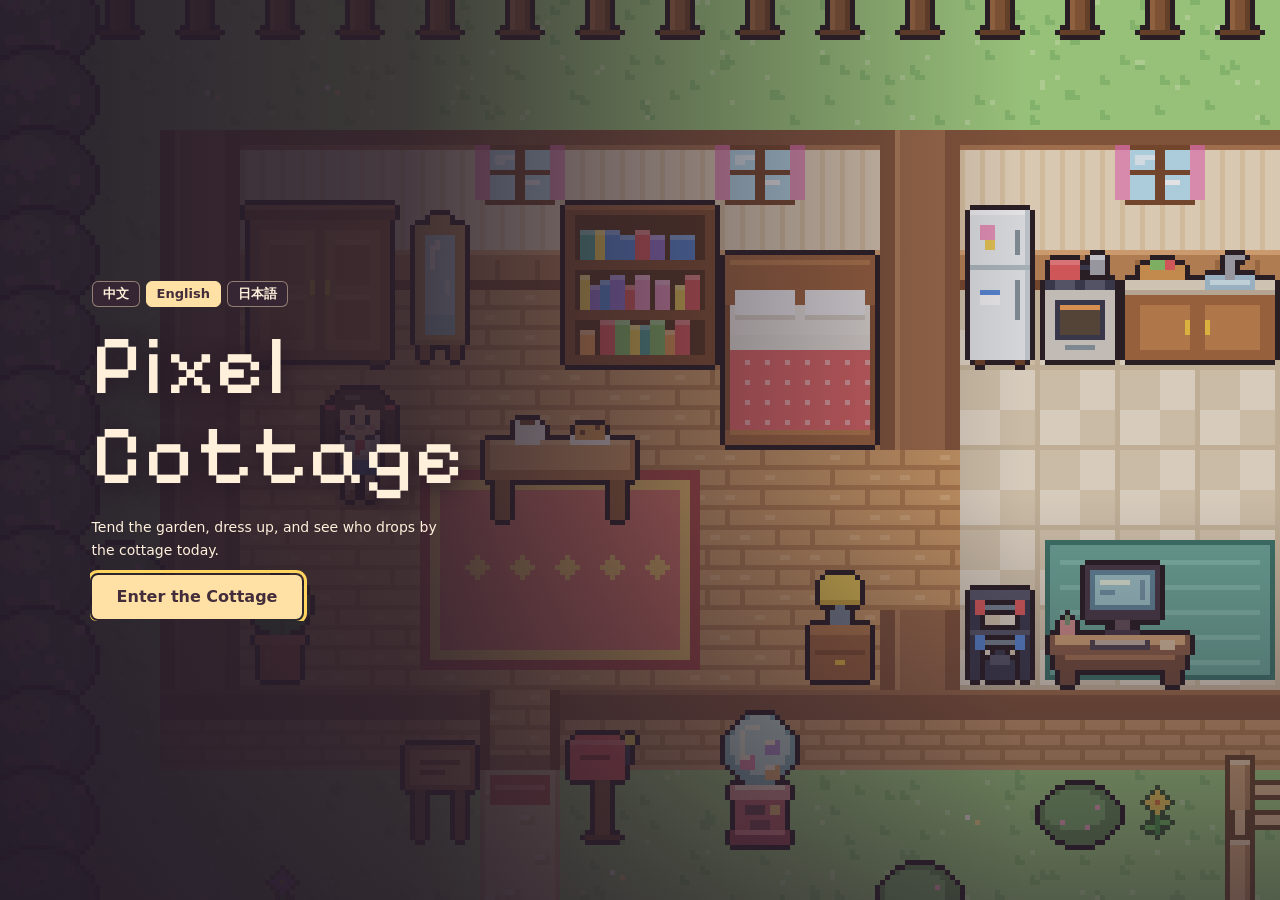
==== index.html @ 5743267c "Let players revisit the place named in a sketch dedication" ====
<!doctype html>
<html lang="zh-CN">
<head>
<meta charset="utf-8">
<meta name="viewport" content="width=device-width, initial-scale=1, viewport-fit=cover">
<title>像素小屋 · HomeLove</title>
<link rel="preconnect" href="https://fonts.googleapis.com">
<link rel="preconnect" href="https://fonts.gstatic.com" crossorigin>
<link rel="stylesheet" href="https://fonts.googleapis.com/css2?family=ZCOOL+KuaiLe&family=Silkscreen&family=DotGothic16&family=Pixelify+Sans:wght@400;600&display=swap">
<link rel="stylesheet" href="style.css?v=day-plans-1">
</head>
<body>

<canvas id="game" tabindex="0" data-i18n-aria="title"></canvas>
<div id="lanternReaction" class="px hidden" role="status" aria-live="polite"></div>

<div id="hud">
  <div id="hudStats">
  <div class="chip" id="chipTime">☀️</div>
  <div class="chip">
    <span class="bar" id="barE">⚡<i><b id="bE"></b></i></span>
    <span class="bar" id="barH">🍙<i><b id="bH"></b></i></span>
    <span class="bar" id="barM">💗<i><b id="bM"></b></i></span>
  </div>
  <div class="chip" data-i18n-title="bagTitle">🎒<span class="n" id="cBag">0</span></div>
  </div>
  <button class="px" id="miniMap" type="button" aria-controls="villageMap" data-i18n-aria="miniMapLabel" data-i18n-title="villageMap">
    <canvas id="miniOverview" width="192" height="136" aria-hidden="true"></canvas>
    <span id="miniRide" class="hidden"></span>
  </button>
</div>
<div id="hudR">
  <button class="pbtn hidden" id="btnUmbrella" type="button" aria-keyshortcuts="U" title="U"></button>
  <button class="pbtn primary" id="btnWardrobe" type="button" data-i18n="btnWardrobe"></button>
  <button class="pbtn" id="btnAlbum" type="button" data-i18n="btnAlbum"></button>
  <button class="pbtn" id="btnDiary" type="button" data-i18n="btnDiary"></button>
  <details id="cottageMenu">
    <summary data-i18n-aria="moreActions">···</summary>
    <div class="cottage-menu-items">
      <button class="pbtn" id="btnMap" type="button" data-i18n="villageMap"></button>
      <button class="pbtn" id="btnTravel" type="button" data-i18n="travelShop"></button>
      <button class="pbtn" id="btnLang" type="button" data-i18n-aria="language"></button>
      <button class="pbtn" id="btnSound" type="button" data-i18n-aria="sound">🔊</button>
      <button class="pbtn" id="btnHelp" type="button" data-i18n="help"></button>
    </div>
  </details>
</div>

<div id="prompt" class="px hidden"></div>
<div id="villageGuide" class="hidden">
  <span id="villageGuideText" role="status"></span>
  <button id="firstGreetingDismiss" type="button" class="hidden" data-i18n="firstGreetingDismiss"></button>
  <button id="villageRouteCancel" type="button" class="hidden" data-i18n-aria="villageRouteCancel" data-i18n-title="villageRouteCancel">×</button>
</div>
<button class="pbtn" id="fishCancel" type="button" data-i18n="fishCancel" hidden></button>
<div id="toast" class="px hidden" role="status" aria-live="polite"></div>
<div id="dialog" class="px hidden" aria-live="polite"><div class="who"></div><div class="txt"></div><div class="choices"></div><div class="more">▼</div></div>

<div id="pad" aria-hidden="true">
  <button class="u" data-k="up" type="button">▲</button>
  <button class="l" data-k="left" type="button">◀</button>
  <button class="r" data-k="right" type="button">▶</button>
  <button class="d" data-k="down" type="button">▼</button>
</div>
<button id="abtn" type="button" data-i18n-aria="interact">A</button>

<div id="dress" class="overlay hidden" role="dialog" aria-modal="true" data-i18n-aria="wardrobe">
  <div class="dpanel px">
    <div class="dhead">
      <h2><span data-i18n="wardrobe"></span><small data-i18n="wardrobeHint"></small></h2>
      <button class="pbtn" id="dClose" type="button" data-i18n="dressDone"></button>
    </div>
    <div class="dbody">
      <section class="stage">
        <div class="stagebox"><canvas id="preview" width="20" height="26"></canvas></div>
        <div class="stagectl">
          <div class="rot">
            <button class="pbtn" id="rotL" type="button" data-i18n-aria="turnL">◀</button>
            <span id="rotLabel"></span>
            <button class="pbtn" id="rotR" type="button" data-i18n-aria="turnR">▶</button>
          </div>
          <div class="row">
            <button class="pbtn" id="btnWalk" type="button"></button>
            <button class="pbtn" id="btnRandom" type="button" data-i18n="random"></button>
            <button class="pbtn" id="btnSave" type="button" data-i18n="saveLook"></button>
          </div>
          <div class="looksWrap">
            <div class="lbl" data-i18n="myLooks"></div>
            <div class="looks" id="looks"></div>
          </div>
        </div>
      </section>
      <section class="picker">
        <nav class="tabs" id="tabs" data-i18n-aria="catsAria"></nav>
        <div class="items" id="items"></div>
        <div id="colorsWrap">
          <div class="lbl" data-i18n="color"></div>
          <div class="colors" id="colors"></div>
        </div>
      </section>
    </div>
  </div>
</div>

<dialog id="villageMap" class="overlay" aria-labelledby="villageMapTitle">
  <div class="dpanel px village-panel">
    <div class="dhead"><h2 id="villageMapTitle" data-i18n="villageMap"></h2><button class="pbtn" id="villageClose" type="button" data-i18n="close" autofocus></button></div>
    <div class="village-body">
      <div class="village-preview">
        <canvas id="villageOverview" width="192" height="136" aria-hidden="true"></canvas>
        <p data-i18n="villageChooseRoute"></p>
      </div>
      <div id="villageStops"></div>
    </div>
  </div>
</dialog>

<div id="diary" class="overlay hidden" role="dialog" aria-modal="true" data-i18n-aria="diary">
  <div class="dpanel px diarypanel">
    <div class="dhead">
      <h2><span data-i18n="diary"></span><small id="diarySub"></small></h2>
      <button class="pbtn" id="diaryClose" type="button" data-i18n="close"></button>
    </div>
    <div class="diarybody" id="diaryBody"></div>
  </div>
</div>

<div id="album" class="overlay hidden" role="dialog" aria-modal="true" data-i18n-aria="albumTitle">
  <div class="dpanel px diarypanel">
    <div class="dhead">
      <h2 data-i18n="albumTitle"></h2>
      <button class="pbtn" id="albumClose" type="button" data-i18n="close"></button>
    </div>
    <div class="album-body" id="albumBody"></div>
  </div>
</div>

<div id="start" class="overlay" role="dialog" aria-modal="true" data-i18n-aria="title">
  <div class="card px">
    <div class="langpick" id="langPick" role="group" data-i18n-aria="language"></div>
    <h1 data-i18n="title"></h1>
    <p class="start-lead" data-i18n="startLead"></p>
    <p class="start-detail" data-i18n="intro1"></p>
    <p class="start-detail" data-i18n="intro2"></p>
    <div class="keys">
      <span class="k"><kbd>↑</kbd><kbd>↓</kbd><kbd>←</kbd><kbd>→</kbd></span><span id="moveHelp"></span>
      <span class="k"><kbd>E</kbd><kbd data-i18n="space"></kbd></span><span data-i18n="kAct"></span>
      <span class="k"><kbd>1</kbd><kbd>2</kbd><kbd>3</kbd></span><span data-i18n="kChoose"></span>
      <span class="k"><kbd>C</kbd><kbd>J</kbd><kbd>B</kbd><kbd>L</kbd></span><span data-i18n="kMenus"></span>
      <span class="k"><kbd>M</kbd></span><span data-i18n="kSound"></span>
      <span class="k"><kbd>A</kbd></span><span data-i18n="kTouch"></span>
    </div>
    <button class="pbtn primary" id="btnStart" type="button"></button>
  </div>
</div>
<div id="fade"></div>

<script src="npc-memory.js"></script>
<script src="save-manager.js?v=save-recovery-1"></script>
<script src="cottage-activities.js?v=request-choices-1"></script>
<script src="cottage-events.js?v=snow-fishing-1"></script>
<script src="cottage-bonds.js?v=bonds-1"></script>
<script src="memory-album.js?v=cafe-request-1"></script>
<script src="resident-stories.js?v=quiet-moments-1"></script>
<script src="village-map.js?v=day-plans-1"></script>
<script src="cottage-travel.js?v=umbrella-1"></script>
<script src="village-weekend.js"></script>
<script src="village-riverside.js"></script>
<script src="village-projects.js"></script>
<script src="village-blackout.js?v=rare-nights"></script>
<script src="lang/zh.js?v=rain-dedication-visit-1" charset="utf-8"></script>
<script src="lang/en.js?v=rain-dedication-visit-1" charset="utf-8"></script>
<script src="lang/ja.js?v=rain-dedication-visit-1" charset="utf-8"></script>

<script src="js/core.js"></script>
<script src="js/wardrobe-art.js"></script>
<script src="js/audio.js"></script>
<script src="js/state.js?v=rain-dedication-visit-1"></script>
<script src="js/world-map.js?v=market-lunch-1"></script>
<script src="js/world-art.js"></script>
<script src="js/residents.js?v=rain-dedication-visit-1"></script>
<script src="js/dialogue.js"></script>
<script src="js/daily-life.js?v=lunch-return-1"></script>
<script src="js/fishing.js?v=day-plans-1"></script>
<script src="js/relationships.js?v=rain-dedication-visit-1"></script>
<script src="js/interaction.js?v=rain-sketch-1"></script>
<script src="js/hud.js?v=day-plans-1"></script>
<script src="js/input.js?v=day-plans-1"></script>
<script src="js/wardrobe.js"></script>
<script src="js/diary.js?v=rain-dedication-visit-1"></script>
<script src="js/album.js?v=rain-dedication-visit-1"></script>
<script src="js/render.js?v=rain-return-1"></script>
<script src="js/main.js?v=day-plans-1"></script>
</body>
</html>
---- style.css ----
/* Layout: full-screen pixel world; wooden-frame UI panels float on top (HUD, dialogue with choices, wardrobe, diary). */
:root{
  --bg:#2a2230;
  --panel:#fff6e6;
  --panel-2:#f5e2c4;
  --wood:#8c5a3c;
  --ink:#3a2a2e;
  --muted:#8b7466;
  --line:#3a2a2e;
  --shadow:#3a2a2e;
  --accent:#e2607a;
  --accent-ink:#ffffff;
  --sel:#ffd45e;
  --sel-ink:#3a2a2e;
  --backdrop:rgba(30,22,34,.55);
  --c-energy:#f2c33a;
  --c-hunger:#ef9a4f;
  --c-mood:#ec6a8a;
  --font-display:"ZCOOL KuaiLe","PingFang SC","Hiragino Sans GB","Microsoft YaHei",sans-serif;
  --font-body:"PingFang SC","Hiragino Sans GB","Microsoft YaHei","Noto Sans SC",system-ui,sans-serif;
}
@media (prefers-color-scheme: dark){
  :root:not([data-theme="light"]){
    --panel:#2e2636; --panel-2:#3d3248; --wood:#5e3c2a; --ink:#f5eadc; --muted:#b9a897; --line:#120e16; --shadow:#0c090f;
    --accent:#f07890; --sel:#e9b949; --sel-ink:#2a2026; --backdrop:rgba(8,6,10,.65); color-scheme:dark;
  }
}
:root[data-theme="dark"]{
  --panel:#2e2636; --panel-2:#3d3248; --wood:#5e3c2a; --ink:#f5eadc; --muted:#b9a897; --line:#120e16; --shadow:#0c090f;
  --accent:#f07890; --sel:#e9b949; --sel-ink:#2a2026; --backdrop:rgba(8,6,10,.65); color-scheme:dark;
}
*{box-sizing:border-box}
html,body{height:100%;margin:0;overflow:hidden}
body{background:var(--bg);color:var(--ink);font-family:var(--font-body);-webkit-user-select:none;user-select:none;-webkit-tap-highlight-color:transparent}
canvas{image-rendering:pixelated;image-rendering:crisp-edges}
#game{position:fixed;inset:0;display:block;touch-action:none;outline:none}
#lanternReaction{position:fixed;left:0;top:0;z-index:4;max-width:min(240px,70vw);padding:5px 9px;font-size:13px;line-height:1.4;background:#fff0cf;border-width:2px;pointer-events:none;transform:translate(-50%,-100%)}
#lanternReaction::after{content:"";position:absolute;left:50%;bottom:-5px;width:6px;height:6px;background:#fff0cf;border-right:2px solid var(--line);border-bottom:2px solid var(--line);transform:rotate(45deg)}
.hidden{display:none!important}
button{font:inherit;color:inherit;cursor:pointer}
button:focus-visible{outline:3px solid var(--sel);outline-offset:2px}
.px{background:var(--panel);color:var(--ink);border:3px solid var(--line);box-shadow:4px 4px 0 var(--shadow);border-radius:6px}
.pbtn{background:var(--panel);color:var(--ink);border:3px solid var(--line);box-shadow:3px 3px 0 var(--shadow);border-radius:6px;padding:6px 12px;font-weight:700;font-size:14px;line-height:1.2}
.pbtn:active{transform:translate(2px,2px);box-shadow:1px 1px 0 var(--shadow)}
.pbtn.primary{background:var(--accent);color:var(--accent-ink)}
kbd{display:inline-block;min-width:22px;padding:0 5px;margin-right:6px;border:2px solid var(--line);border-radius:4px;background:var(--sel);color:var(--sel-ink);text-align:center;font-family:"Silkscreen","PingFang SC","Hiragino Sans GB","Microsoft YaHei",sans-serif;font-size:12px;line-height:18px}

#hud{position:fixed;top:calc(12px + env(safe-area-inset-top,0px));left:calc(12px + env(safe-area-inset-left,0px));display:grid;justify-items:start;gap:8px;z-index:5;pointer-events:none;max-width:calc(100% - 210px)}
#hudStats{display:flex;gap:8px;flex-wrap:wrap}
#miniMap{display:block;width:clamp(95px,14vw,144px);padding:3px;pointer-events:auto;text-align:left}
#miniOverview{display:block;width:100%;height:auto;image-rendering:pixelated;border-radius:2px}
#miniRide{display:block;margin:3px 2px 0;font-size:11px;font-weight:700;line-height:1.3}
.chip{background:var(--panel);border:3px solid var(--line);box-shadow:3px 3px 0 var(--shadow);border-radius:6px;padding:4px 10px;font-weight:700;font-size:13px;display:flex;gap:8px;align-items:center;white-space:nowrap}
.chip .n{font-variant-numeric:tabular-nums}
.bar{display:flex;align-items:center;gap:3px;font-size:12px}
.bar i{display:block;width:34px;height:10px;border:2px solid var(--line);background:var(--panel-2);border-radius:2px;overflow:hidden}
.bar i b{display:block;height:100%;width:50%}
#bE{background:var(--c-energy)}#bH{background:var(--c-hunger)}#bM{background:var(--c-mood)}
.bar.low i{animation:blink 1s steps(2) infinite}
@keyframes blink{50%{border-color:var(--accent);background:var(--accent)}}
#hudR{position:fixed;top:calc(12px + env(safe-area-inset-top,0px));right:calc(12px + env(safe-area-inset-right,0px));display:flex;gap:8px;z-index:5;flex-wrap:wrap;justify-content:flex-end;max-width:280px}
@media(max-width:560px){#hud{max-width:46vw;gap:6px}#hudStats{gap:5px}#hudR{max-width:48vw}#hudR .pbtn{padding:4px 6px;font-size:12px}}
@media(max-width:560px){#chipTime{max-width:100%;white-space:normal;font-size:12px;line-height:1.5}#hudStats{flex-wrap:wrap}}

#prompt{position:fixed;left:50%;bottom:calc(24px + env(safe-area-inset-bottom,0px));transform:translateX(-50%);z-index:7;padding:6px 12px;font-size:14px;font-weight:700;white-space:nowrap}
#toast{position:fixed;left:50%;top:calc(64px + env(safe-area-inset-top,0px));transform:translateX(-50%);z-index:9;padding:5px 12px;font-size:13px;font-weight:700;white-space:nowrap;pointer-events:none;max-width:calc(100% - 32px);overflow:hidden;text-overflow:ellipsis}
#dialog{position:fixed;left:50%;bottom:calc(74px + env(safe-area-inset-bottom,0px));transform:translateX(-50%);width:min(560px,calc(100% - 32px));z-index:8;padding:10px 14px 14px;cursor:pointer;max-height:calc(100% - 120px);overflow:auto}
#dialog.modal{bottom:calc(24px + env(safe-area-inset-bottom,0px))}
#dialog .who{font-family:var(--font-display);font-size:16px;color:var(--accent);margin-bottom:2px}
#dialog .txt{font-size:15px;line-height:1.65}
#dialog .more{position:absolute;right:12px;bottom:4px;font-size:12px;color:var(--muted);animation:bob .8s steps(2) infinite}
@keyframes bob{50%{transform:translateY(2px)}}
.projectName,.projectSketch{grid-column:1/-1}.projectName{width:100%;padding:8px;border:2px solid var(--edge,#704d45);border-radius:5px;background:#fff8e8;color:#3a2835;font:inherit}.projectSketch{width:min(100%,288px);height:auto;image-rendering:pixelated}
.weekMeter{grid-column:1/-1;display:block;width:min(100%,260px);height:15px;border:2px solid #664753;background:#9f727b;position:relative;overflow:hidden}
.weekMeter::before{content:"";position:absolute;inset:0 auto 0 40%;width:20%;background:#729c75}
.weekMeter i{position:absolute;inset:0 auto 0 0;width:3px;background:#fff6df;animation:weekShot 1.35s linear infinite alternate}
@keyframes weekShot{to{left:calc(100% - 3px)}}
@media(prefers-reduced-motion:reduce){.weekMeter i{animation:none;left:50%}}
.choices{display:grid;grid-template-columns:repeat(auto-fit,minmax(min(100%,200px),1fr));gap:6px;margin-top:10px}
.choice{display:flex;align-items:center;gap:6px;text-align:left;background:var(--panel-2);color:var(--ink);border:3px solid var(--line);border-radius:6px;padding:6px 10px;font-weight:700;font-size:14px;min-width:0}
.choice:hover:not(:disabled),.choice:focus-visible{background:var(--sel);color:var(--sel-ink);outline:none}
.choice:disabled{opacity:.45;cursor:not-allowed}
.choice kbd{margin:0;flex:none}

#pad{position:fixed;left:calc(16px + env(safe-area-inset-left,0px));bottom:calc(16px + env(safe-area-inset-bottom,0px));z-index:6;display:none;grid-template-columns:repeat(3,52px);grid-template-rows:repeat(3,52px);gap:4px;touch-action:none}
#pad button{background:var(--panel);border:3px solid var(--line);border-radius:8px;box-shadow:3px 3px 0 var(--shadow);font-size:18px;font-weight:900;touch-action:none;padding:0}
#pad button.on{transform:translate(2px,2px);box-shadow:1px 1px 0 var(--shadow);background:var(--sel);color:var(--sel-ink)}
#pad .u{grid-column:2;grid-row:1}#pad .l{grid-column:1;grid-row:2}#pad .r{grid-column:3;grid-row:2}#pad .d{grid-column:2;grid-row:3}
#abtn{position:fixed;right:calc(20px + env(safe-area-inset-right,0px));bottom:calc(30px + env(safe-area-inset-bottom,0px));width:74px;height:74px;border-radius:50%;z-index:6;display:none;font-family:"Silkscreen",monospace;font-size:24px;background:var(--accent);color:var(--accent-ink);border:3px solid var(--line);box-shadow:3px 3px 0 var(--shadow);touch-action:none}
#abtn:active{transform:translate(2px,2px);box-shadow:1px 1px 0 var(--shadow)}
@media (pointer:coarse){
  #pad{display:grid}#abtn{display:block}
  #prompt{bottom:calc(196px + env(safe-area-inset-bottom,0px))}
  #dialog,#dialog.modal{bottom:auto;top:calc(104px + env(safe-area-inset-top,0px));max-height:calc(100% - 330px)}
}

.overlay{position:fixed;inset:0;z-index:20;background:var(--backdrop);display:flex;align-items:center;justify-content:center;padding:calc(16px + env(safe-area-inset-top,0px)) calc(16px + env(safe-area-inset-right,0px)) calc(16px + env(safe-area-inset-bottom,0px)) calc(16px + env(safe-area-inset-left,0px))}
.dpanel{width:min(940px,100%);max-height:100%;display:flex;flex-direction:column;overflow:hidden;border-width:4px}
.dhead{display:flex;align-items:center;justify-content:space-between;gap:12px;padding:8px 12px 8px 16px;background:var(--wood);color:#fff3df;border-bottom:4px solid var(--line)}
.dhead h2{margin:0;font-family:var(--font-display);font-weight:400;font-size:22px;letter-spacing:.04em}
.dhead small{font-size:12px;opacity:.85;margin-left:8px}
.dbody{display:grid;grid-template-columns:270px minmax(0,1fr);min-height:0;flex:1}
.stage{padding:14px;border-right:3px solid var(--line);display:flex;flex-direction:column;align-items:center;gap:12px;overflow:auto;background:var(--panel)}
.stagebox{width:100%;height:236px;display:flex;justify-content:center;align-items:flex-end;padding-bottom:14px;border:3px solid var(--line);border-radius:6px;position:relative;
  background-color:var(--panel-2);
  background-image:linear-gradient(45deg,rgba(120,80,60,.08) 25%,transparent 25%,transparent 75%,rgba(120,80,60,.08) 75%),linear-gradient(45deg,rgba(120,80,60,.08) 25%,transparent 25%,transparent 75%,rgba(120,80,60,.08) 75%);
  background-size:16px 16px;background-position:0 0,8px 8px}
.stagebox::after{content:"";position:absolute;left:50%;bottom:14px;width:96px;height:12px;transform:translateX(-50%);background:rgba(58,42,46,.18);border-radius:50%}
#preview{width:160px;height:208px;position:relative;z-index:1}
#preview.pop{animation:pop .28s steps(4)}
@keyframes pop{0%{transform:translateY(0)}40%{transform:translateY(-10px)}100%{transform:translateY(0)}}
.stagectl{display:flex;flex-direction:column;gap:10px;align-items:center;width:100%}
.rot{display:flex;align-items:center;gap:8px}
.rot span{min-width:44px;text-align:center;font-weight:700;font-size:13px}
.rot .pbtn{padding:4px 10px}
.row{display:flex;gap:8px;flex-wrap:wrap;justify-content:center}
.looksWrap{width:100%}
.lbl{font-size:12px;font-weight:800;color:var(--muted);letter-spacing:.08em;margin:0 0 6px}
.looks{display:flex;flex-wrap:wrap;gap:10px}
.looks .empty{font-size:12px;color:var(--muted);line-height:1.5}
.look{position:relative;border:3px solid var(--line);border-radius:6px;background:var(--panel-2);padding:2px}
.look canvas{width:40px;height:52px;display:block}
.look .del{position:absolute;top:-9px;right:-9px;width:20px;height:20px;border-radius:50%;border:2px solid var(--line);background:var(--panel);font-size:11px;line-height:14px;padding:0;font-weight:900}
.picker{display:flex;flex-direction:column;min-height:0;padding:12px 14px 14px;gap:12px;background:var(--panel)}
.tabs{display:flex;gap:6px;flex-wrap:wrap}
.tab{padding:6px 12px;border:3px solid var(--line);border-radius:6px;background:var(--panel-2);font-weight:700;font-size:14px}
.tab.on{background:var(--sel);color:var(--sel-ink);box-shadow:3px 3px 0 var(--shadow)}
.items{display:grid;grid-template-columns:repeat(auto-fill,minmax(86px,1fr));gap:10px;overflow:auto;min-height:120px;flex:1;padding:2px 6px 6px 2px;align-content:start}
.item{border:3px solid var(--line);border-radius:6px;background:var(--panel-2);padding:8px 4px 6px;display:flex;flex-direction:column;align-items:center;gap:4px;position:relative}
.item canvas{width:64px;height:56px}
.items[data-category="capsuleHair"] .item canvas{width:54px;height:63px}
.item span{font-size:12px;font-weight:700}
.item.sel{background:var(--sel);color:var(--sel-ink);box-shadow:3px 3px 0 var(--shadow)}
.item.locked canvas{filter:grayscale(1);opacity:.45}
.item .lock{position:absolute;top:3px;right:5px;font-size:11px;font-weight:800;color:var(--accent)}
.item .liked{position:absolute;top:3px;left:5px;font-size:11px;color:var(--accent)}
.colors{display:flex;flex-wrap:wrap;gap:8px}
.sw{width:30px;height:30px;border:3px solid var(--line);border-radius:6px;padding:0}
.sw.on{box-shadow:0 0 0 3px var(--sel),3px 3px 0 3px var(--shadow)}

#villageMap{width:100%;height:100%;max-width:none;max-height:none;margin:0;border:0;color:inherit}
#villageMap:not([open]){display:none}
#villageMap::backdrop{background:transparent}
.village-panel{width:min(720px,100%)}
.village-body{display:grid;grid-template-columns:minmax(0,1.4fr) minmax(0,1fr);gap:14px;align-items:start;padding:14px;overflow:auto}
.village-preview p{margin:6px 0 0;color:var(--muted);font-size:12px;line-height:1.5}
#villageOverview{display:block;width:100%;height:auto;image-rendering:pixelated;border:3px solid var(--line);border-radius:6px}
#villageStops{display:grid;gap:6px}
.village-stop{display:flex;align-items:center;gap:8px;text-align:left}
.village-stop small{display:block;font-weight:500;color:var(--muted)}
.village-dot{width:10px;height:10px;flex:0 0 10px;border:1px solid var(--line)}
@media(max-width:520px){.village-body{grid-template-columns:1fr}.village-panel{height:auto;max-height:90vh}#villageOverview{max-height:34vh;object-fit:contain}}
.diarypanel{width:min(860px,100%)}
#btnAlbum{position:relative}
#btnAlbum[data-new]::after{content:attr(data-new);position:absolute;top:-7px;right:-5px;padding:1px 4px;color:#fff9eb;background:#a55356;border:2px solid #fff1d5;font-size:10px;line-height:1.2;pointer-events:none}
.album-body{overflow:auto;padding:16px;background:#f5e3c7;color:#513b33}
.album-grid{display:grid;grid-template-columns:repeat(auto-fill,minmax(min(100%,145px),1fr));gap:14px}
.album-tabs{display:flex;flex-wrap:wrap;gap:8px;margin-bottom:16px}
.album-card,.album-page{background:#fff5df;border:2px solid #b48667;color:#513b33;padding:8px;box-shadow:2px 3px #d7b595}
.album-card{display:flex;flex-direction:column;gap:4px;text-align:start;font:inherit;cursor:pointer}
.album-card:hover,.album-card:focus-visible{border-color:#a55356}
.album-card[data-kind="rareDate"]{border-color:#b48537}
.album-card canvas,.album-page canvas{display:block;width:100%;height:auto;image-rendering:pixelated;border:1px solid #ac8063}
.album-card small,.album-page small{color:#75594a}
.album-page>.pbtn{margin:8px 8px 0 0}
.moment-art{display:block;grid-column:1/-1;width:192px;max-width:100%;height:auto;image-rendering:pixelated;border:2px solid #735047;margin:8px auto}
.badge-grid{display:grid;grid-template-columns:repeat(auto-fill,minmax(min(100%,128px),1fr));gap:10px;margin-top:8px}
.badge{display:grid;justify-items:center;gap:4px;text-align:center;background:#fff5df;border:2px solid #b48667;color:#513b33;padding:8px;box-shadow:2px 3px #d7b595}
.badge canvas{width:48px;height:48px;image-rendering:pixelated}
.badge small{color:#75594a;font-size:11px}
.badge.locked{opacity:.6}
.badge.rare:not(.locked){background:linear-gradient(160deg,#fff4d2,#f1d9a8);border-color:#c9a258}
.badge .pbtn{font-size:12px;padding:3px 8px}
.rewind-row{display:flex;flex-wrap:wrap;gap:6px;margin-top:6px}
.album-page{width:min(100%,436px);margin:12px auto 4px;padding:12px}
.album-page h3{margin:10px 0 2px}
.album-page p{margin:8px 0 2px}
.diarybody{overflow:auto;padding:14px 16px 18px;display:flex;flex-direction:column;gap:18px;background:var(--panel)}
.dsec h3{margin:0 0 10px;font-family:var(--font-display);font-weight:400;font-size:19px}
.rel{display:grid;grid-template-columns:repeat(auto-fit,minmax(min(100%,360px),1fr));gap:12px}
.rcard{display:flex;gap:12px;padding:12px;border:3px solid var(--line);border-radius:6px;background:var(--panel-2)}
.rcard canvas{width:60px;height:78px;flex:none}
.rinfo{min-width:0;display:flex;flex-direction:column;gap:4px;font-size:13px}
.rtop{display:flex;align-items:center;gap:8px;flex-wrap:wrap}
.rtop b{font-size:16px}
.pill{font-size:11px;font-weight:800;padding:1px 8px;border:2px solid var(--line);border-radius:999px;background:var(--panel)}
.pill.love{background:var(--accent);color:var(--accent-ink)}
.rsub{color:var(--muted);font-size:12px}
.hearts{display:flex;gap:2px;font-size:15px;line-height:1;color:var(--muted)}
.hearts span{opacity:.3}.hearts span.on{color:var(--accent);opacity:1}
.rline{line-height:1.55}
.rline em{font-style:normal;color:var(--muted)}
.rnext{margin-top:2px;font-weight:700;color:var(--accent)}
.inv{display:grid;grid-template-columns:repeat(auto-fill,minmax(170px,1fr));gap:10px}
.icard{display:flex;gap:10px;align-items:center;padding:10px;border:3px solid var(--line);border-radius:6px;background:var(--panel-2)}
.icard .ic{font-size:24px}
.icard b{display:block;font-size:14px}
.icard small{color:var(--muted);font-size:12px;line-height:1.4;display:block}
.tips{margin:0;padding-left:18px;line-height:1.85;font-size:13px}

.card{width:min(480px,100%);padding:22px 22px 20px;display:flex;flex-direction:column;gap:14px;max-height:100%;overflow:auto}
.card h1{margin:0;font-family:var(--font-display);font-weight:400;font-size:34px;letter-spacing:.04em;text-wrap:balance}
.card p{margin:0;line-height:1.7;font-size:15px}
.keys{display:grid;grid-template-columns:auto 1fr;gap:8px 12px;font-size:14px;align-items:center}
.keys .k{display:flex;gap:4px}
.keys kbd{margin:0}
.card .pbtn{align-self:flex-start;font-size:16px;padding:8px 18px}
#fade{position:fixed;inset:0;background:#0d0a12;opacity:0;pointer-events:none;transition:opacity .45s;z-index:40}

.langpick{display:flex;gap:6px;flex-wrap:wrap}
.langpick .pbtn{padding:4px 10px;font-size:13px}
.langpick .pbtn[aria-pressed="true"]{background:var(--sel);color:var(--sel-ink)}
#btnLang{white-space:nowrap}
@media (max-width:720px){
  .overlay{padding:0}
  .dpanel{height:100%;width:100%;border-radius:0;border:0;box-shadow:none}
  .dhead{padding-top:calc(8px + env(safe-area-inset-top,0px));padding-left:max(16px,env(safe-area-inset-left,0px));padding-right:max(12px,env(safe-area-inset-right,0px))}
  .dhead small{display:none}
  .dbody{grid-template-columns:minmax(0,1fr);grid-template-rows:auto minmax(0,1fr)}
  .stage{border-right:0;border-bottom:3px solid var(--line);flex-direction:row;align-items:stretch;padding:10px max(16px,env(safe-area-inset-right,0px)) 10px max(16px,env(safe-area-inset-left,0px));overflow:visible}
  .stagebox{width:118px;flex:none;height:156px;padding-bottom:8px}
  .stagebox::after{bottom:8px;width:70px}
  #preview{width:100px;height:130px}
  .stagectl{align-items:flex-start;gap:8px;min-width:0}
  .row{justify-content:flex-start}
  .looksWrap{display:none}
  .picker{padding:10px max(16px,env(safe-area-inset-right,0px)) calc(12px + env(safe-area-inset-bottom,0px)) max(16px,env(safe-area-inset-left,0px))}
  .items{grid-template-columns:repeat(auto-fill,minmax(76px,1fr));gap:8px}
  .item canvas{width:56px;height:49px}
  .diarybody{padding:12px max(16px,env(safe-area-inset-right,0px)) calc(16px + env(safe-area-inset-bottom,0px)) max(16px,env(safe-area-inset-left,0px))}
  .card{margin:16px}
}
@media (prefers-reduced-motion:reduce){#preview.pop,.bar.low i,#dialog .more{animation:none}#fade{transition:none}}

.keepsakes{display:flex;flex-wrap:wrap;gap:7px;margin:8px 0}
.keepsake{display:flex;align-items:center;gap:6px;min-height:45px;padding:4px 7px;border:1px solid #ac745d;background:#fff0cc;color:#633f36;box-shadow:2px 2px 0 #d8a679;border-radius:3px}
.keepsake[data-kind="rareDate"]{border-color:#ac84b8;background:#f4e4ff;box-shadow:2px 2px 0 #c49ccc}
.keepsake[data-kind="sharedFishing"]{border-color:#7397a9;background:#e5f4fb;box-shadow:2px 2px 0 #a8c7d4}
.keepsake canvas{width:30px;height:39px;image-rendering:pixelated}
.keepsake-caption{display:grid;gap:1px;font-size:11px}
.keepsake-caption small{font-size:10px}
.capsule-reveal{display:grid;place-items:center;margin:4px auto 8px;width:88px;height:104px;border:2px solid #b87983;background:#fce1d4;box-shadow:3px 3px 0 #d1a18a;border-radius:8px}
.capsule-reveal canvas{width:60px;height:78px;image-rendering:pixelated}
/* Controls sit over the village, with utility actions in a compact menu. */
#hudStats{gap:4px}
#hud .chip,#miniMap,#hudR .pbtn,#cottageMenu>summary{
  border:1px solid #ffe1af66;background:#302633ed;color:#fff0d8;box-shadow:0 3px 10px #21162455;
  border-radius:5px
}
#hudR{max-width:none;gap:5px;align-items:start}
#hudR .pbtn,#cottageMenu>summary{min-height:40px;font-size:13px}
#hudR .pbtn:hover,#cottageMenu>summary:hover,#cottageMenu[open]>summary{background:#654654}
#hudR #btnWardrobe{background:#ffe0a5;color:#432d3b}
#cottageMenu{position:relative}
#cottageMenu>summary{
  cursor:pointer;list-style:none;display:grid;place-items:center;width:42px;font-weight:700
}
#cottageMenu>summary::-webkit-details-marker{display:none}
#cottageMenu>summary:focus-visible{outline:2px solid var(--sel);outline-offset:2px}
.cottage-menu-items{
  position:absolute;right:0;top:calc(100% + 6px);display:grid;gap:4px;min-width:132px;
  padding:6px;background:#302633;border:1px solid #ffe1af66;border-radius:6px
}
.cottage-menu-items .pbtn{text-align:start;white-space:nowrap}
#start{
  justify-content:flex-start;align-items:center;
  background:linear-gradient(90deg,#251b2af5,#291e2ad9 32%,#291e2a22 80%),linear-gradient(0deg,#251b2a99,transparent 45%);
  padding-inline:clamp(18px,7vw,96px)
}
#start .card{margin:0;gap:14px;background:transparent;border:0;box-shadow:none;color:#fff0db;padding:2px;width:min(460px,100%)}
#start h1{font-size:clamp(42px,7vw,84px);line-height:1.08;text-shadow:0 4px 20px #251824}
#start .card>p{font-size:14px;line-height:1.6;color:#fff0db;margin:0;max-width:40ch}
#start .langpick{order:-1}
#start .langpick button{border:1px solid #ffe4bd75;background:#362634;color:#fff0db;box-shadow:none}
#start .langpick button[aria-pressed="true"],#btnStart{background:#ffe0a5;color:#432d3b;border-color:#ffe0a5;box-shadow:none}
#btnStart{align-self:flex-start;min-height:44px;padding-inline:22px}
#start .keys,#start:not(.show-controls) .start-detail,#start.show-controls .start-lead{display:none}
#start.show-controls .keys{display:grid}
body:has(#start:not(.hidden)) :is(#hud,#hudR,#pad,#abtn){visibility:hidden}
@media(max-width:700px){
  #hud{max-width:54vw}
  #hudStats .chip{gap:5px;padding-inline:6px}
  #hudStats .bar i{width:24px}
  #hudR{width:min(42vw,220px)}
  #hudR .pbtn,#cottageMenu>summary{font-size:12px;min-height:44px}
  #miniMap{width:88px}
  #start{align-items:flex-end;background:linear-gradient(0deg,#251b2afc 4%,#251b2ae8 38%,#251b2a10 84%)}
  #start.show-controls{align-items:center;background:#251b2ae8}
  #start .card{margin-bottom:clamp(14px,7vh,58px)}
  #start.show-controls .card{margin-bottom:0}
}

#villageGuide {
  position: fixed;
  z-index: 6;
  left: 50%;
  bottom: calc(24px + env(safe-area-inset-bottom, 0px));
  transform: translateX(-50%);
  display: flex;
  align-items: center;
  gap: 8px;
  width: max-content;
  max-width: calc(100% - 32px);
  min-height: 34px;
  padding: 3px 9px;
  border: 1px solid #ffe0a575;
  border-radius: 5px;
  background: #302633ed;
  color: #ffe0a5;
  font-size: 13px;
  font-weight: 700;
  pointer-events: none;
}
#villageGuideText { padding: 3px 2px; }
#fishCancel{position:fixed;top:calc(104px + env(safe-area-inset-top,0px));right:12px;min-height:44px;z-index:8}
.village-stop .village-here{font-weight:700}
#villageGuide button {
  pointer-events: auto;
  min-width: 34px;
  min-height: 34px;
  padding: 0 8px;
  border: 1px solid #ffe0a54d;
  border-radius: 4px;
  background: transparent;
  color: inherit;
  font: inherit;
  cursor: pointer;
}
#villageGuide button:focus-visible { outline: 2px solid currentColor; outline-offset: 2px; }
#villageRouteCancel { font-size: 20px; }
#prompt:not(.hidden) + #villageGuide { bottom: calc(72px + env(safe-area-inset-bottom, 0px)); }
@media (pointer: coarse) {
  #villageGuide { bottom: calc(196px + env(safe-area-inset-bottom, 0px)); }
  #prompt:not(.hidden) + #villageGuide { bottom: calc(242px + env(safe-area-inset-bottom, 0px)); }
  #villageGuide button { min-width: 44px; min-height: 44px; }
}
@media (pointer: coarse) and (orientation: landscape) and (max-height: 480px) {
  #prompt, #villageGuide { bottom: calc(16px + env(safe-area-inset-bottom, 0px)); }
  #prompt:not(.hidden) + #villageGuide { bottom: calc(62px + env(safe-area-inset-bottom, 0px)); }
  #prompt, #villageGuide { max-width: calc(100% - 330px); white-space: normal; }
}
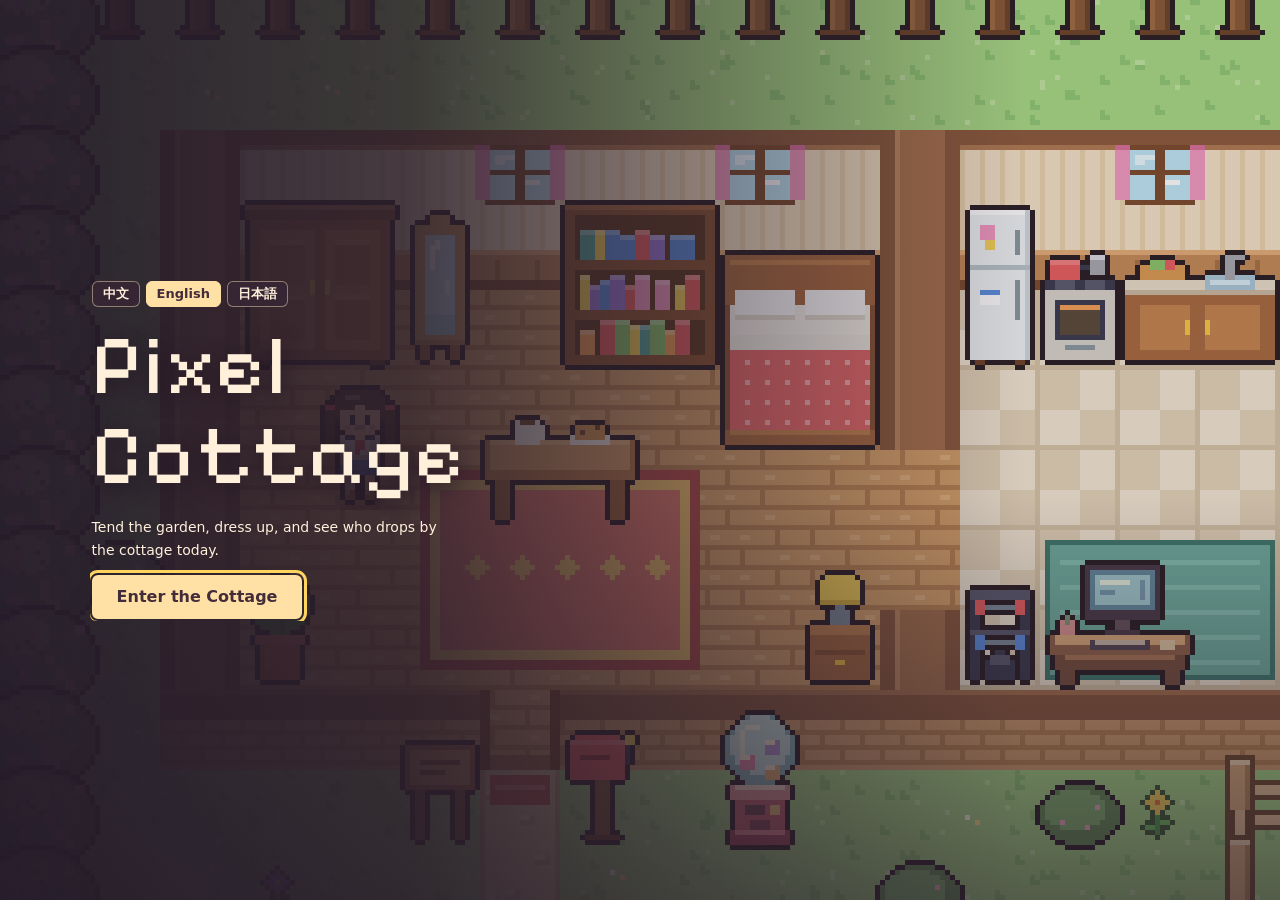
==== commit 030324c5: "Let sketch revisits record what changed at the puddle" ====
--- a/index.html
+++ b/index.html
@@ -168,27 +168,27 @@
 <script src="village-riverside.js"></script>
 <script src="village-projects.js"></script>
 <script src="village-blackout.js?v=rare-nights"></script>
-<script src="lang/zh.js?v=rain-dedication-visit-1" charset="utf-8"></script>
-<script src="lang/en.js?v=rain-dedication-visit-1" charset="utf-8"></script>
-<script src="lang/ja.js?v=rain-dedication-visit-1" charset="utf-8"></script>
+<script src="lang/zh.js?v=rain-dedication-compare-1" charset="utf-8"></script>
+<script src="lang/en.js?v=rain-dedication-compare-1" charset="utf-8"></script>
+<script src="lang/ja.js?v=rain-dedication-compare-1" charset="utf-8"></script>
 
 <script src="js/core.js"></script>
 <script src="js/wardrobe-art.js"></script>
 <script src="js/audio.js"></script>
-<script src="js/state.js?v=rain-dedication-visit-1"></script>
+<script src="js/state.js?v=rain-dedication-compare-1"></script>
 <script src="js/world-map.js?v=market-lunch-1"></script>
 <script src="js/world-art.js"></script>
 <script src="js/residents.js?v=rain-dedication-visit-1"></script>
 <script src="js/dialogue.js"></script>
 <script src="js/daily-life.js?v=lunch-return-1"></script>
 <script src="js/fishing.js?v=day-plans-1"></script>
-<script src="js/relationships.js?v=rain-dedication-visit-1"></script>
+<script src="js/relationships.js?v=rain-dedication-compare-1"></script>
 <script src="js/interaction.js?v=rain-sketch-1"></script>
 <script src="js/hud.js?v=day-plans-1"></script>
 <script src="js/input.js?v=day-plans-1"></script>
 <script src="js/wardrobe.js"></script>
-<script src="js/diary.js?v=rain-dedication-visit-1"></script>
-<script src="js/album.js?v=rain-dedication-visit-1"></script>
+<script src="js/diary.js?v=rain-dedication-compare-1"></script>
+<script src="js/album.js?v=rain-dedication-compare-1"></script>
 <script src="js/render.js?v=rain-return-1"></script>
 <script src="js/main.js?v=day-plans-1"></script>
 </body>
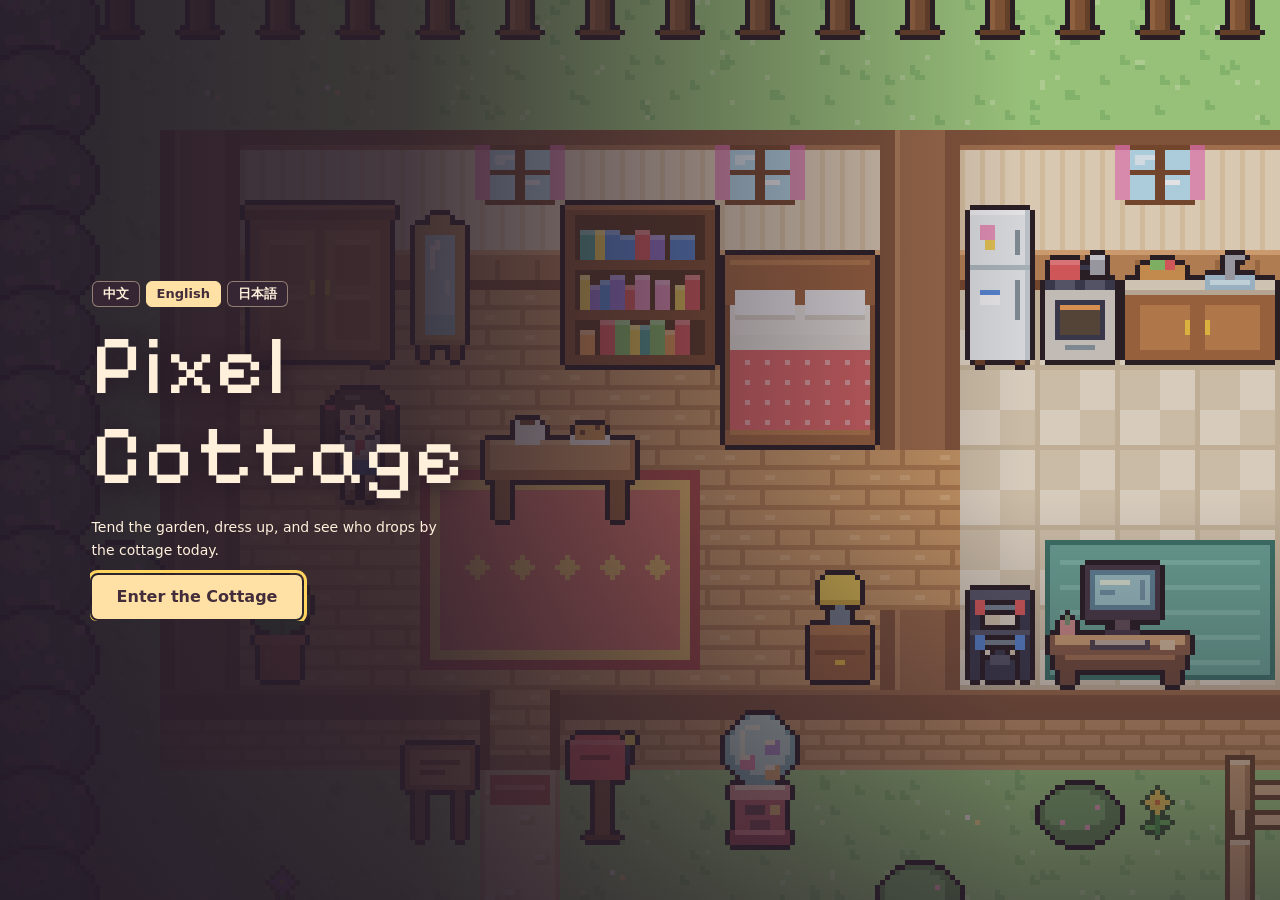
==== commit 0e8c4751: "Let sketch revisits preserve a companion memory" ====
--- a/index.html
+++ b/index.html
@@ -168,27 +168,27 @@
 <script src="village-riverside.js"></script>
 <script src="village-projects.js"></script>
 <script src="village-blackout.js?v=rare-nights"></script>
-<script src="lang/zh.js?v=rain-dedication-compare-1" charset="utf-8"></script>
-<script src="lang/en.js?v=rain-dedication-compare-1" charset="utf-8"></script>
-<script src="lang/ja.js?v=rain-dedication-compare-1" charset="utf-8"></script>
+<script src="lang/zh.js?v=rain-dedication-story-1" charset="utf-8"></script>
+<script src="lang/en.js?v=rain-dedication-story-1" charset="utf-8"></script>
+<script src="lang/ja.js?v=rain-dedication-story-1" charset="utf-8"></script>
 
 <script src="js/core.js"></script>
 <script src="js/wardrobe-art.js"></script>
 <script src="js/audio.js"></script>
-<script src="js/state.js?v=rain-dedication-compare-1"></script>
+<script src="js/state.js?v=rain-dedication-story-1"></script>
 <script src="js/world-map.js?v=market-lunch-1"></script>
 <script src="js/world-art.js"></script>
 <script src="js/residents.js?v=rain-dedication-visit-1"></script>
 <script src="js/dialogue.js"></script>
 <script src="js/daily-life.js?v=lunch-return-1"></script>
 <script src="js/fishing.js?v=day-plans-1"></script>
-<script src="js/relationships.js?v=rain-dedication-compare-1"></script>
+<script src="js/relationships.js?v=rain-dedication-story-1"></script>
 <script src="js/interaction.js?v=rain-sketch-1"></script>
 <script src="js/hud.js?v=day-plans-1"></script>
 <script src="js/input.js?v=day-plans-1"></script>
 <script src="js/wardrobe.js"></script>
-<script src="js/diary.js?v=rain-dedication-compare-1"></script>
-<script src="js/album.js?v=rain-dedication-compare-1"></script>
+<script src="js/diary.js?v=rain-dedication-story-1"></script>
+<script src="js/album.js?v=rain-dedication-story-1"></script>
 <script src="js/render.js?v=rain-return-1"></script>
 <script src="js/main.js?v=day-plans-1"></script>
 </body>
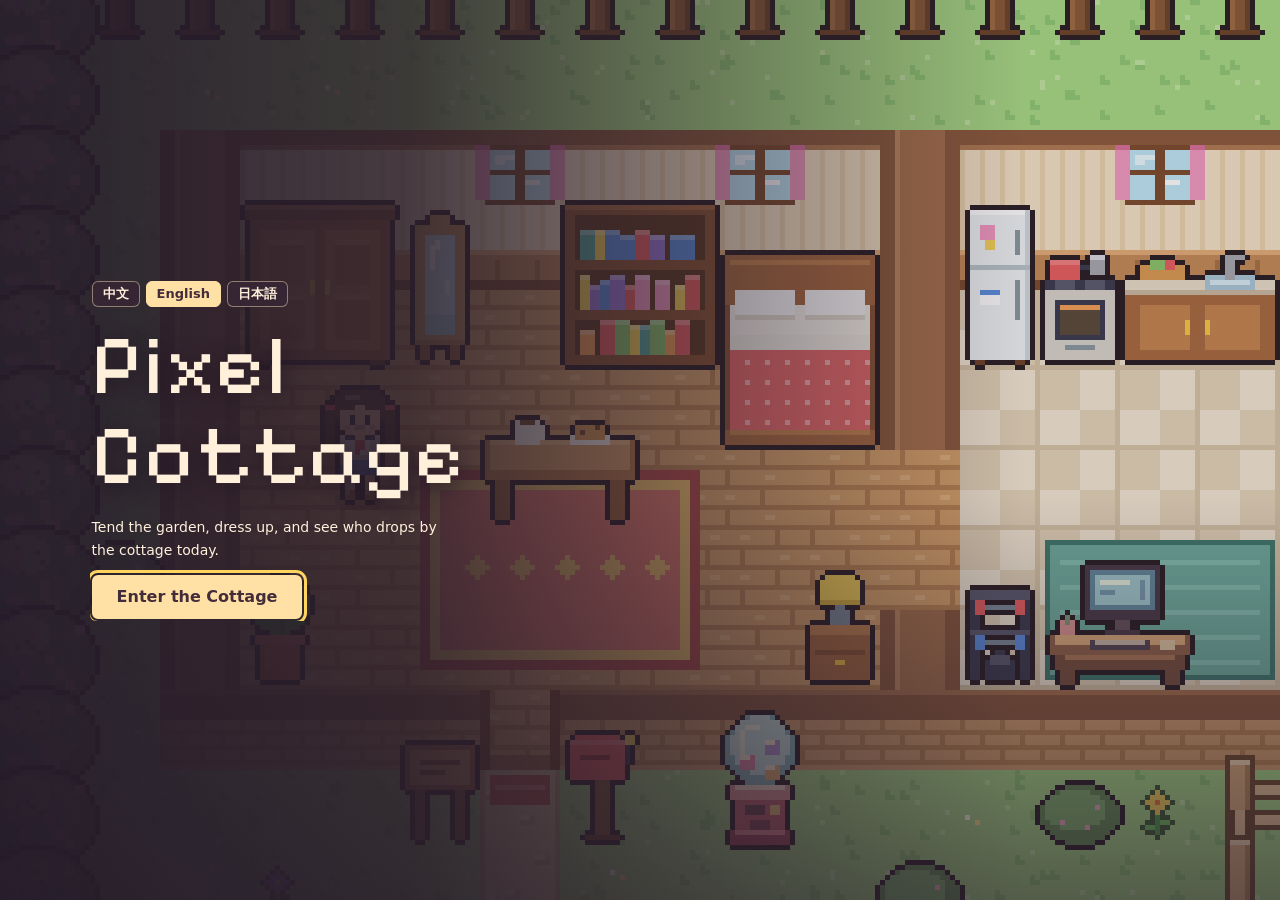
==== commit ac6c5a44: "Bring scheduled outings to the top of the diary" ====
--- a/index.html
+++ b/index.html
@@ -7,7 +7,7 @@
 <link rel="preconnect" href="https://fonts.googleapis.com">
 <link rel="preconnect" href="https://fonts.gstatic.com" crossorigin>
 <link rel="stylesheet" href="https://fonts.googleapis.com/css2?family=ZCOOL+KuaiLe&family=Silkscreen&family=DotGothic16&family=Pixelify+Sans:wght@400;600&display=swap">
-<link rel="stylesheet" href="style.css?v=day-plans-1">
+<link rel="stylesheet" href="style.css?v=87bb749294cc">
 </head>
 <body>
 
@@ -17,6 +17,7 @@
 <div id="hud">
   <div id="hudStats">
   <div class="chip" id="chipTime">☀️</div>
+  <button class="pbtn" id="btnPlans" type="button" data-i18n="plansToday" aria-controls="diary" hidden></button>
   <div class="chip">
     <span class="bar" id="barE">⚡<i><b id="bE"></b></i></span>
     <span class="bar" id="barH">🍙<i><b id="bH"></b></i></span>
@@ -168,28 +169,28 @@
 <script src="village-riverside.js"></script>
 <script src="village-projects.js"></script>
 <script src="village-blackout.js?v=rare-nights"></script>
-<script src="lang/zh.js?v=rain-dedication-story-1" charset="utf-8"></script>
-<script src="lang/en.js?v=rain-dedication-story-1" charset="utf-8"></script>
-<script src="lang/ja.js?v=rain-dedication-story-1" charset="utf-8"></script>
+<script src="lang/zh.js?v=8aba5e1643ab" charset="utf-8"></script>
+<script src="lang/en.js?v=c7d8d0408d35" charset="utf-8"></script>
+<script src="lang/ja.js?v=3383731a3125" charset="utf-8"></script>
 
 <script src="js/core.js"></script>
 <script src="js/wardrobe-art.js"></script>
 <script src="js/audio.js"></script>
-<script src="js/state.js?v=rain-dedication-story-1"></script>
+<script src="js/state.js?v=rain-dedication-second-1"></script>
 <script src="js/world-map.js?v=market-lunch-1"></script>
 <script src="js/world-art.js"></script>
 <script src="js/residents.js?v=rain-dedication-visit-1"></script>
 <script src="js/dialogue.js"></script>
 <script src="js/daily-life.js?v=lunch-return-1"></script>
-<script src="js/fishing.js?v=day-plans-1"></script>
-<script src="js/relationships.js?v=rain-dedication-story-1"></script>
-<script src="js/interaction.js?v=rain-sketch-1"></script>
-<script src="js/hud.js?v=day-plans-1"></script>
-<script src="js/input.js?v=day-plans-1"></script>
+<script src="js/fishing.js?v=a732a2304b9c"></script>
+<script src="js/relationships.js?v=rain-dedication-second-1"></script>
+<script src="js/interaction.js?v=ae2a4106ac6b"></script>
+<script src="js/hud.js?v=588e0ffae938"></script>
+<script src="js/input.js?v=55d58baf5b5f"></script>
 <script src="js/wardrobe.js"></script>
-<script src="js/diary.js?v=rain-dedication-story-1"></script>
-<script src="js/album.js?v=rain-dedication-story-1"></script>
+<script src="js/diary.js?v=91b7a0200644"></script>
+<script src="js/album.js?v=rain-dedication-second-1"></script>
 <script src="js/render.js?v=rain-return-1"></script>
-<script src="js/main.js?v=day-plans-1"></script>
+<script src="js/main.js?v=c494dbb4b67d"></script>
 </body>
 </html>
--- a/style.css
+++ b/style.css
@@ -47,6 +47,7 @@
 
 #hud{position:fixed;top:calc(12px + env(safe-area-inset-top,0px));left:calc(12px + env(safe-area-inset-left,0px));display:grid;justify-items:start;gap:8px;z-index:5;pointer-events:none;max-width:calc(100% - 210px)}
 #hudStats{display:flex;gap:8px;flex-wrap:wrap}
+#btnPlans{pointer-events:auto;min-height:44px;background:var(--sel);color:var(--sel-ink)}
 #miniMap{display:block;width:clamp(95px,14vw,144px);padding:3px;pointer-events:auto;text-align:left}
 #miniOverview{display:block;width:100%;height:auto;image-rendering:pixelated;border-radius:2px}
 #miniRide{display:block;margin:3px 2px 0;font-size:11px;font-weight:700;line-height:1.3}
@@ -313,6 +314,12 @@
 }
 #villageGuideText { padding: 3px 2px; }
 #fishCancel{position:fixed;top:calc(104px + env(safe-area-inset-top,0px));right:12px;min-height:44px;z-index:8}
+@media(pointer:coarse){
+  #fishCancel:not([hidden]) ~ #dialog{top:calc(154px + env(safe-area-inset-top,0px));max-height:calc(100% - 380px)}
+}
+.diary-plans{padding:12px;border:1px solid var(--edge,#806958);border-radius:6px;background:var(--panel-2)}
+.diary-plans h3{margin:0 0 8px}
+.diary-plans h4{margin:0 0 6px}
 .village-stop .village-here{font-weight:700}
 #villageGuide button {
   pointer-events: auto;
